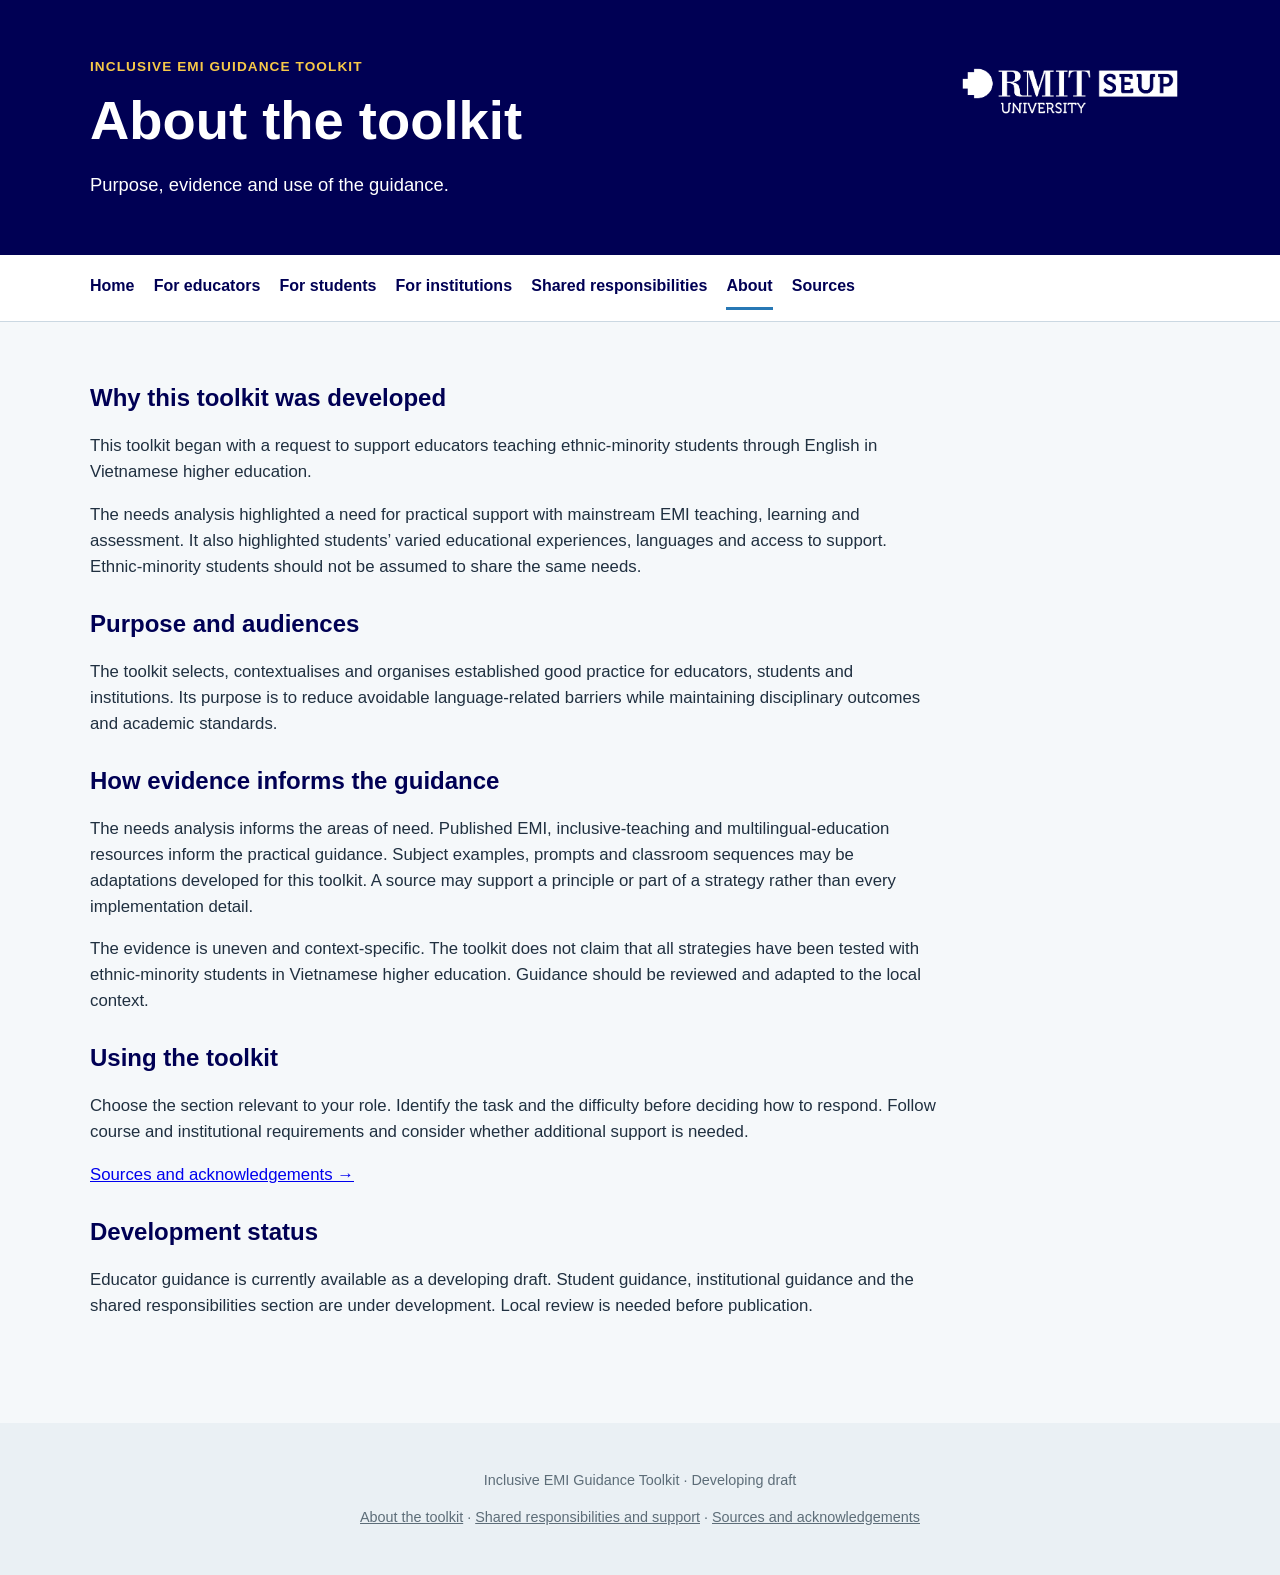
==== about.html @ dfeb3c47 "Add files via upload Add homepage and audience sections." ====
<!DOCTYPE html>
<html lang="en"><head><meta charset="UTF-8"><meta name="viewport" content="width=device-width, initial-scale=1"><title>About the toolkit | Inclusive EMI Guidance Toolkit</title><meta name="description" content="Purpose, evidence and use of the guidance."><link rel="stylesheet" href="style.css"><link rel="stylesheet" href="navigation.css"></head>
<body><a class="skip-link" href="#main-content">Skip to content</a><header class="site-header"><div class="container"><div class="header-logo"><img src="images/seup-logo.png" alt="RMIT University — School of English &amp; University Pathways"></div><p class="eyebrow">Inclusive EMI Guidance Toolkit</p><h1>About the toolkit</h1><p class="intro-text">Purpose, evidence and use of the guidance.</p></div></header><nav class="toolkit-nav" aria-label="Main navigation"><div class="container"><a href="index.html">Home</a><a href="educators.html">For educators</a><a href="students.html">For students</a><a href="institutions.html">For institutions</a><a href="responsibilities.html">Shared responsibilities</a><a href="about.html" aria-current="page">About</a><a href="sources.html">Sources</a></div></nav><main id="main-content" class="container"><section class="landing-intro"><h2>Why this toolkit was developed</h2><p>This toolkit began with a request to support educators teaching ethnic-minority students through English in Vietnamese higher education.</p><p>The needs analysis highlighted a need for practical support with mainstream EMI teaching, learning and assessment. It also highlighted students’ varied educational experiences, languages and access to support. Ethnic-minority students should not be assumed to share the same needs.</p><h2>Purpose and audiences</h2><p>The toolkit selects, contextualises and organises established good practice for educators, students and institutions. Its purpose is to reduce avoidable language-related barriers while maintaining disciplinary outcomes and academic standards.</p><h2>How evidence informs the guidance</h2><p>The needs analysis informs the areas of need. Published EMI, inclusive-teaching and multilingual-education resources inform the practical guidance. Subject examples, prompts and classroom sequences may be adaptations developed for this toolkit. A source may support a principle or part of a strategy rather than every implementation detail.</p><p>The evidence is uneven and context-specific. The toolkit does not claim that all strategies have been tested with ethnic-minority students in Vietnamese higher education. Guidance should be reviewed and adapted to the local context.</p><h2>Using the toolkit</h2><p>Choose the section relevant to your role. Identify the task and the difficulty before deciding how to respond. Follow course and institutional requirements and consider whether additional support is needed.</p><p><a href="sources.html">Sources and acknowledgements →</a></p><h2>Development status</h2><p>Educator guidance is currently available as a developing draft. Student guidance, institutional guidance and the shared responsibilities section are under development. Local review is needed before publication.</p></section></main><footer class="site-footer"><div class="container"><p>Inclusive EMI Guidance Toolkit · Developing draft</p><p><a href="about.html">About the toolkit</a> · <a href="responsibilities.html">Shared responsibilities and support</a> · <a href="sources.html">Sources and acknowledgements</a></p></div></footer></body></html>
---- style.css ----
:root {
  --navy: #000054;
  --blue: #2878b5;
  --dark-blue: #1d527d;
  --light-blue: #eaf5fb;
  --yellow: #f7c948;
  --cream: #fffaf0;
  --white: #ffffff;
  --text: #203040;
  --muted: #5d6d78;
  --border: #cbd8e2;
  --background: #f5f8fa;
  --green: #e9f6ed;
}

* {
  box-sizing: border-box;
}

html {
  scroll-behavior: smooth;
}

body {
  margin: 0;
  color: var(--text);
  background: var(--background);
  font-family: Arial, Helvetica, sans-serif;
  line-height: 1.55;
}

.site-header {
  padding: 3.5rem 1.5rem;
  color: var(--white);
  background: var(--navy);
}

.container {
  width: min(1100px, 92%);
  margin: 0 auto;
}

.eyebrow {
  margin: 0 0 0.6rem;
  color: var(--yellow);
  font-size: 0.85rem;
  font-weight: bold;
  letter-spacing: 0.08em;
  text-transform: uppercase;
}

h1,
h2,
h3,
h4 {
  line-height: 1.25;
}

h1 {
  max-width: 850px;
  margin: 0 0 1rem;
  font-size: clamp(2rem, 5vw, 3.4rem);
}

.site-header .intro-text {
  max-width: 760px;
  margin: 0;
  font-size: 1.15rem;
}

main {
  padding: 2rem 0 4rem;
}

.welcome-panel {
  padding: 1.5rem;
  margin-bottom: 2rem;
  border-left: 5px solid var(--yellow);
  border-radius: 8px;
  background: var(--cream);
}

.welcome-panel h2 {
  margin-top: 0;
  color: var(--navy);
}

.draft-notice {
  margin-bottom: 0;
  color: #765900;
  font-size: 0.95rem;
  font-style: italic;
}

.search-section {
  padding: 1.5rem;
  margin-bottom: 2rem;
  border-radius: 12px;
  background: var(--white);
  box-shadow: 0 2px 8px #0000000d;
}

.search-section h2 {
  margin-top: 0;
  color: var(--navy);
}

.search-section label {
  display: block;
  margin-bottom: 0.4rem;
  font-weight: bold;
}

#search-input {
  width: 100%;
  padding: 0.85rem 1rem;
  border: 1px solid var(--border);
  border-radius: 7px;
  color: var(--text);
  background: var(--white);
  font: inherit;
}

#search-input:focus {
  outline: 3px solid var(--yellow);
  outline-offset: 2px;
}

.section-heading {
  margin-bottom: 1rem;
}

.section-heading h2 {
  margin-bottom: 0.35rem;
  color: var(--navy);
}

#results-count {
  margin-top: 0;
  color: var(--muted);
}

.difficulty-list {
  display: grid;
  gap: 1rem;
}

.difficulty-card {
  overflow: hidden;
  border: 1px solid var(--border);
  border-radius: 12px;
  background: var(--white);
  box-shadow: 0 2px 8px #0000000d;
}

.difficulty-button {
  display: flex;
  width: 100%;
  align-items: center;
  justify-content: space-between;
  gap: 1rem;
  padding: 1.25rem;
  border: 0;
  color: var(--text);
  background: var(--white);
  cursor: pointer;
  font: inherit;
  text-align: left;
}

.difficulty-button:hover,
.difficulty-button:focus {
  background: var(--light-blue);
}

.difficulty-button strong {
  display: block;
  font-size: 1.15rem;
}

.area-code,
.strategy-code {
  display: block;
  margin-bottom: 0.25rem;
  color: var(--blue);
  font-size: 0.85rem;
  font-weight: bold;
}

.arrow {
  color: var(--blue);
  font-size: 1.8rem;
}

.difficulty-content {
  padding: 0 1.25rem 1.5rem;
  border-top: 1px solid var(--border);
}

.status {
  display: inline-block;
  padding: 0.3rem 0.6rem;
  border-radius: 5px;
  color: #765900;
  background: #fff8d9;
  font-size: 0.85rem;
}

.strategy-list {
  display: grid;
  gap: 0.7rem;
  margin-top: 1.2rem;
}

.strategy-button {
  display: grid;
  grid-template-columns: 80px 1fr 20px;
  width: 100%;
  align-items: center;
  gap: 0.8rem;
  padding: 1rem;
  border: 1px solid var(--border);
  border-left: 5px solid var(--yellow);
  border-radius: 8px;
  color: var(--text);
  background: #fbfdfe;
  cursor: pointer;
  font: inherit;
  text-align: left;
}

.strategy-button:hover,
.strategy-button:focus {
  border-color: var(--blue);
  background: var(--light-blue);
}

.strategy-button strong {
  display: block;
  margin-bottom: 0.2rem;
}

.strategy-button small {
  display: block;
  color: var(--muted);
  line-height: 1.4;
}

.strategy-button > span:last-child {
  color: var(--blue);
  font-size: 1.5rem;
}

.detail-panel {
  padding: 2rem;
  margin-top: 2rem;
  border-radius: 12px;
  background: var(--white);
  box-shadow: 0 4px 16px #0002;
}

.detail-panel h2 {
  margin-top: 0;
  color: var(--navy);
}

.detail-panel h3 {
  margin-top: 1.6rem;
  color: var(--blue);
}

.detail-area {
  color: var(--muted);
}

.close-button {
  float: right;
  padding: 0.55rem 0.8rem;
  border: 1px solid var(--border);
  border-radius: 6px;
  color: var(--text);
  background: var(--white);
  cursor: pointer;
  font: inherit;
}

.close-button:hover,
.close-button:focus {
  color: var(--white);
  background: var(--navy);
}

.example-box {
  padding: 1rem 1.2rem;
  border-left: 5px solid var(--yellow);
  border-radius: 8px;
  background: var(--light-blue);
}

.example-box p:last-child {
  margin-bottom: 0;
}

.sources {
  padding: 1rem 1.2rem 1rem 2rem;
  border-radius: 8px;
  background: #f1f4f6;
}

.sources a {
  color: var(--blue);
  font-weight: bold;
}

.sources a:hover,
.sources a:focus {
  color: var(--dark-blue);
}

.no-results {
  padding: 1.5rem;
  border-radius: 8px;
  color: var(--muted);
  background: var(--white);
  text-align: center;
}

.site-footer {
  padding: 2rem 0;
  color: var(--muted);
  background: #eaf0f4;
  text-align: center;
  font-size: 0.9rem;
}

/* Keyboard focus styling */
button:focus-visible,
a:focus-visible {
  outline: 3px solid var(--yellow);
  outline-offset: 3px;
}

/* Mobile layout */
@media (max-width: 650px) {
  .site-header {
    padding: 2.5rem 1rem;
  }

  .container {
    width: min(94%, 1100px);
  }

  .strategy-button {
    grid-template-columns: 1fr 20px;
  }

  .strategy-code {
    grid-column: 1 / -1;
  }

  .detail-panel {
    padding: 1.25rem;
  }
}

/* Print layout */
@media print {
  .site-header {
    padding: 1rem;
    color: black;
    background: white;
  }

  .search-section,
  .close-button,
  .site-footer {
    display: none;
  }

  .difficulty-content[hidden] {
    display: block;
  }

  .difficulty-card,
  .detail-panel {
    break-inside: avoid;
    box-shadow: none;
  }
}
.toolkit-group {
  margin-bottom: 16px;
  overflow: hidden;
  border: 1px solid #cbd5e1;
  border-radius: 10px;
  background: #ffffff;
}

.toolkit-group-heading {
  padding: 20px;
  color: #17324d;
  background: #eaf1f6;
  font-size: 1.15rem;
  font-weight: 700;
  line-height: 1.4;
  cursor: pointer;
}

.toolkit-group-heading:hover {
  background: #dfeaf2;
}

.toolkit-group-heading:focus-visible {
  outline: 3px solid #2563eb;
  outline-offset: -3px;
}

.toolkit-group-content {
  padding: 16px;
}

.toolkit-group-content .difficulty-card {
  margin-bottom: 12px;
}

.toolkit-group-content .difficulty-card:last-child {
  margin-bottom: 0;
}
.example-box p {
  white-space: pre-line;
}
.back-link {
  margin-top: 1.5rem;
}

.back-link a {
  display: inline-block;
  padding: 0.6rem 0.9rem;
  border: 1px solid var(--border);
  border-radius: 6px;
  color: var(--navy);
  background: var(--light-blue);
  font-weight: bold;
  text-decoration: none;
}

.back-link a:hover {
  background: #dceef8;
}

#areas-heading {
  scroll-margin-top: 1.5rem;
}

@media print {
  .back-link {
    display: none;
  }
}
.sources {
  list-style: none;
  padding: 0;
  background: transparent;
}

.sources li {
  margin-bottom: 1rem;
  padding-left: 1rem;
  border-left: 3px solid var(--border);
}

.sources a {
  font-weight: normal;
  text-decoration: underline;
  text-underline-offset: 3px;
}

.source-locator {
  display: block;
  margin-top: 0.3rem;
  color: var(--muted);
  font-size: 0.9rem;
}
/* Logo at the top right of the banner */
.site-header > .container {
  display: flow-root;
}

.header-logo {
  float: right;
  width: 240px;
  max-width: 100%;
  margin: 0 0 1.5rem 2rem;
  padding: 0;
  background: transparent;
}

.header-logo img {
  display: block;
  width: 100%;
  max-width: 240px;
  height: auto;
}

/* Logo above the title on smaller screens */
@media (max-width: 650px) {
  .header-logo {
    float: none;
    width: 200px;
    margin: 0 0 1.5rem auto;
  }
}
.toolkit-overview {
  margin-bottom: 2rem;
}

.toolkit-overview h2 {
  color: var(--navy);
}

.overview-map {
  display: grid;
  grid-template-columns: repeat(2, minmax(0, 1fr));
  gap: 1rem;
}

.overview-panel {
  padding: 1.25rem;
  border: 1px solid var(--border);
  border-top: 5px solid var(--navy);
  border-radius: 10px;
  background: white;
}

.overview-panel:nth-child(2) {
  border-top-color: #2878b5;
}

.overview-panel:nth-child(3) {
  border-top-color: #a47700;
}

.overview-panel:nth-child(4) {
  border-top-color: #28734a;
}

.overview-panel h3 {
  margin: 0 0 1rem;
  color: var(--navy);
  font-size: 1.1rem;
}

.overview-links {
  display: grid;
  gap: 0.5rem;
}

.overview-link {
  display: block;
  width: 100%;
  padding: 0.6rem 0.75rem;
  border: 1px solid var(--border);
  border-radius: 6px;
  color: var(--navy);
  background: var(--background);
  font: inherit;
  text-align: left;
  cursor: pointer;
}

.overview-link:hover {
  background: var(--light-blue);
  border-color: var(--navy);
}

@media (max-width: 650px) {
  .overview-map {
    grid-template-columns: 1fr;
  }
}
/* D01 teaching reflection pilot */
.reflection {
  margin-top: 1.5rem;
  border: 1px solid var(--border);
  border-radius: 8px;
  background: var(--cream);
}

.reflection > summary {
  padding: 1rem;
  color: var(--navy);
  font-weight: bold;
  cursor: pointer;
}

.reflection > summary:focus-visible {
  outline: 3px solid var(--yellow);
  outline-offset: 2px;
}

.reflection-body {
  padding: 0 1rem 1rem;
}

.reflection-body h3 {
  margin-top: 1.5rem;
  color: var(--navy);
}

.reflection-body label {
  display: block;
  margin-top: 1rem;
  font-weight: bold;
}

.reflection-note {
  margin: 0.35rem 0 0.6rem;
  color: var(--muted);
  font-size: 0.9rem;
}

.reflection-body textarea,
.reflection-body select {
  display: block;
  width: 100%;
  padding: 0.75rem;
  border: 1px solid var(--border);
  border-radius: 6px;
  color: var(--text);
  background: white;
  font: inherit;
}

.reflection-body textarea {
  resize: vertical;
}

.reflection-body textarea:focus,
.reflection-body select:focus {
  outline: 3px solid var(--yellow);
  outline-offset: 2px;
}

.reflection-actions {
  display: flex;
  flex-wrap: wrap;
  gap: 0.75rem;
  margin: 1.25rem 0;
}

.reflection-actions button {
  padding: 0.7rem 1rem;
  border: 1px solid var(--navy);
  border-radius: 6px;
  color: var(--navy);
  background: white;
  font: inherit;
  cursor: pointer;
}

.reflection-actions button:first-child {
  color: white;
  background: var(--navy);
}
.reflection > summary {
  display: flex;
  align-items: center;
  justify-content: space-between;
  gap: 1rem;
  padding: 1rem 1.25rem;
  border-radius: 8px;
  color: white;
  background: var(--navy);
  font-size: 1.05rem;
  font-weight: bold;
  list-style: none;
  cursor: pointer;
}

.reflection > summary::-webkit-details-marker {
  display: none;
}

.reflection > summary::after {
  content: "+";
  flex-shrink: 0;
  font-size: 1.6rem;
  line-height: 1;
}

.reflection[open] > summary::after {
  content: "−";
}

.reflection[open] > summary {
  border-radius: 8px 8px 0 0;
}

.reflection > summary:hover {
  background: #24247a;
}
---- navigation.css ----
/* Shared audience navigation and landing pages. Existing educator styles remain in style.css. */
.skip-link{position:absolute;left:1rem;top:-6rem;z-index:100;background:white;color:var(--navy);padding:1rem}.skip-link:focus{top:1rem}
a:focus-visible,button:focus-visible,input:focus-visible{outline:3px solid var(--blue);outline-offset:4px}
.toolkit-nav{background:white;border-bottom:1px solid var(--border)}.toolkit-nav .container{display:flex;flex-wrap:wrap;gap:.25rem 1.2rem;padding:.7rem 0}.toolkit-nav a{padding:.5rem 0;color:var(--navy);text-decoration:none;font-weight:600}.toolkit-nav a:hover{text-decoration:underline}.toolkit-nav a[aria-current=page]{border-bottom:3px solid var(--blue)}
.landing-intro{max-width:850px;margin-bottom:2.5rem}.landing-intro h2{color:var(--navy);margin-top:1.8rem}.landing-intro>p{font-size:1.05rem}.audience-grid{display:grid;grid-template-columns:repeat(3,minmax(0,1fr));gap:1.3rem;margin:1.5rem 0 2.5rem}.audience-card{display:flex;flex-direction:column;align-items:flex-start;background:white;border:1px solid var(--border);border-top:5px solid var(--blue);border-radius:10px;padding:1.5rem}.audience-card h3{font-size:1.5rem;color:var(--navy);margin:1rem 0 .4rem}.audience-card p{margin-bottom:1.8rem}.audience-link{margin-top:auto;font-weight:bold;color:var(--dark-blue)}.status-badge{font-size:.8rem;font-weight:bold;background:var(--light-blue);color:var(--navy);border-radius:20px;padding:.25rem .65rem}.support-grid,.topic-grid{display:grid;grid-template-columns:repeat(2,minmax(0,1fr));gap:1.3rem;margin:1.5rem 0 2rem}.landing-panel{padding:1.5rem;border:1px solid var(--border);border-radius:10px;background:white}.landing-panel h2,.landing-panel h3{margin-top:0;color:var(--navy)}.landing-panel a{color:var(--dark-blue);font-weight:bold}.development-notice{padding:1rem 1.3rem;border-left:4px solid var(--yellow);background:var(--cream);margin:1.5rem 0;color:var(--text)}.development-notice p:last-child{margin-bottom:0}.site-footer a{color:inherit}
@media(max-width:760px){.audience-grid,.support-grid,.topic-grid{grid-template-columns:1fr}.site-header{padding:2rem 0}.toolkit-nav .container{gap:.2rem 1rem}.audience-card p{margin-bottom:1rem}}
@media(prefers-reduced-motion:reduce){html{scroll-behavior:auto}}
@media print{.toolkit-nav,.skip-link{display:none}.audience-grid,.support-grid,.topic-grid{display:block}.audience-card,.landing-panel{break-inside:avoid;margin-bottom:1rem}}
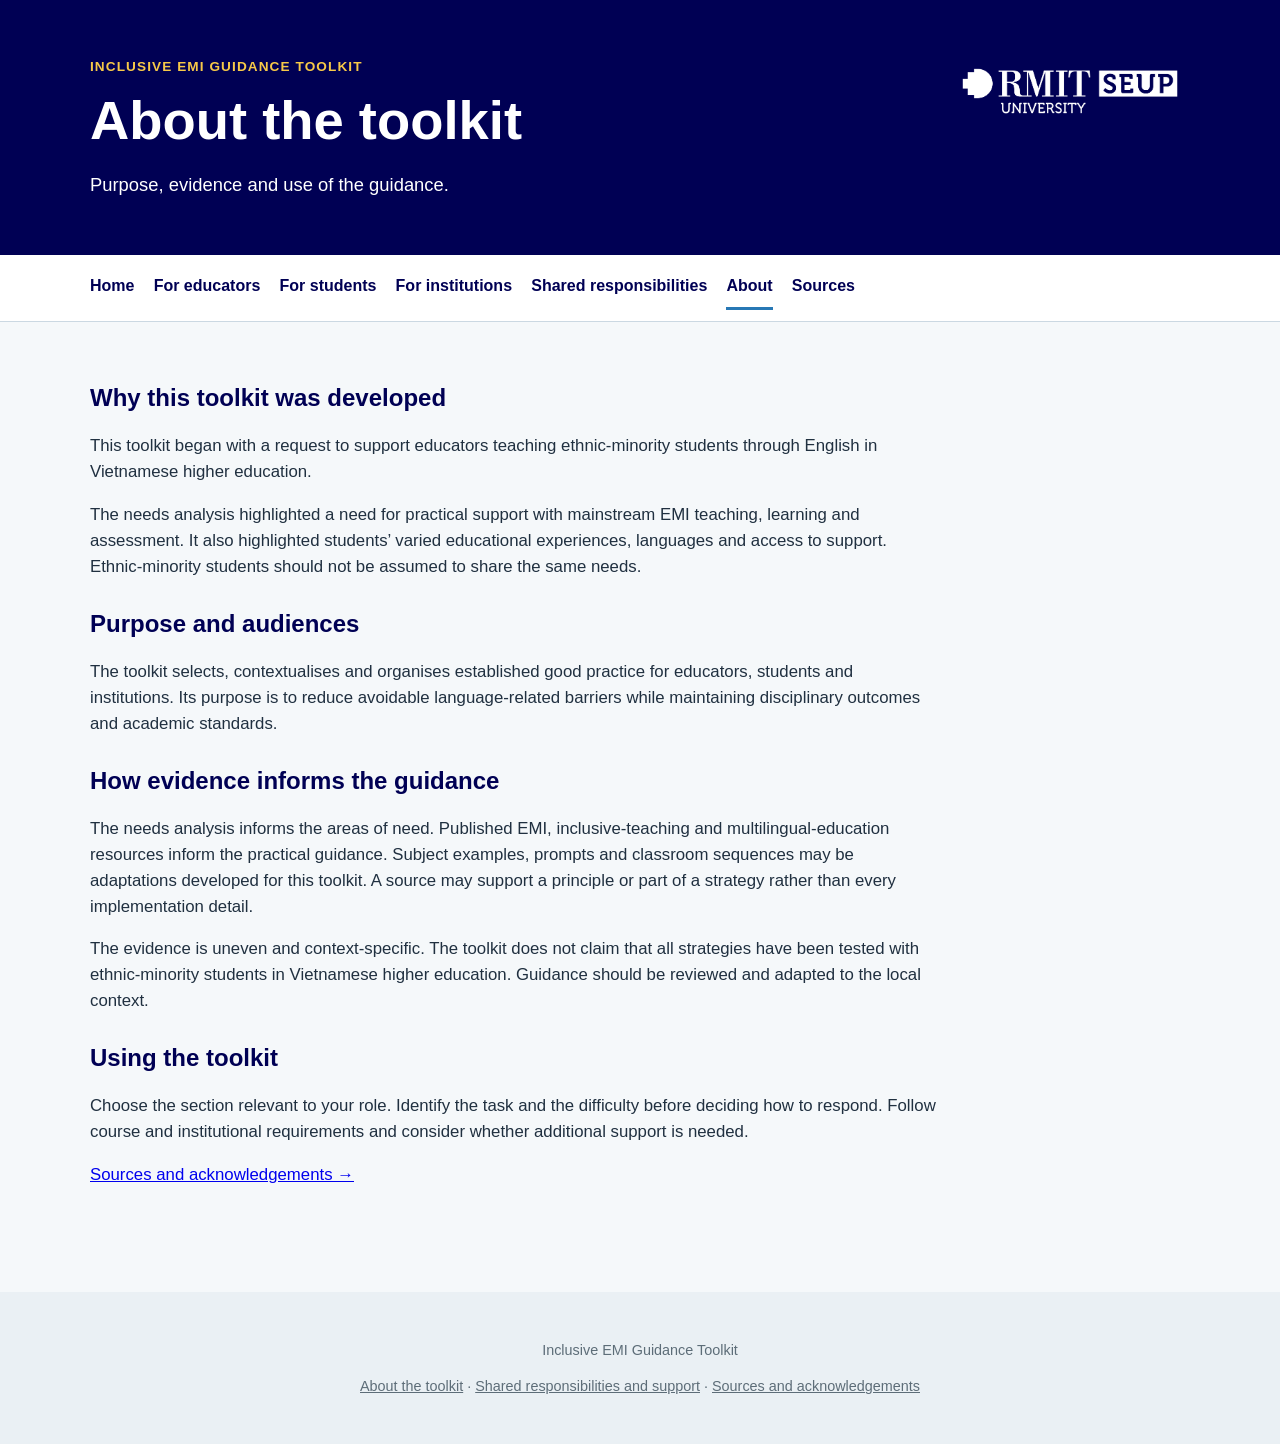
==== commit 53f072dc: "remove draft messaging" ====
--- a/about.html
+++ b/about.html
@@ -1,3 +1,3 @@
 <!DOCTYPE html>
 <html lang="en"><head><meta charset="UTF-8"><meta name="viewport" content="width=device-width, initial-scale=1"><title>About the toolkit | Inclusive EMI Guidance Toolkit</title><meta name="description" content="Purpose, evidence and use of the guidance."><link rel="stylesheet" href="style.css"><link rel="stylesheet" href="navigation.css"></head>
-<body><a class="skip-link" href="#main-content">Skip to content</a><header class="site-header"><div class="container"><div class="header-logo"><img src="images/seup-logo.png" alt="RMIT University — School of English &amp; University Pathways"></div><p class="eyebrow">Inclusive EMI Guidance Toolkit</p><h1>About the toolkit</h1><p class="intro-text">Purpose, evidence and use of the guidance.</p></div></header><nav class="toolkit-nav" aria-label="Main navigation"><div class="container"><a href="index.html">Home</a><a href="educators.html">For educators</a><a href="students.html">For students</a><a href="institutions.html">For institutions</a><a href="responsibilities.html">Shared responsibilities</a><a href="about.html" aria-current="page">About</a><a href="sources.html">Sources</a></div></nav><main id="main-content" class="container"><section class="landing-intro"><h2>Why this toolkit was developed</h2><p>This toolkit began with a request to support educators teaching ethnic-minority students through English in Vietnamese higher education.</p><p>The needs analysis highlighted a need for practical support with mainstream EMI teaching, learning and assessment. It also highlighted students’ varied educational experiences, languages and access to support. Ethnic-minority students should not be assumed to share the same needs.</p><h2>Purpose and audiences</h2><p>The toolkit selects, contextualises and organises established good practice for educators, students and institutions. Its purpose is to reduce avoidable language-related barriers while maintaining disciplinary outcomes and academic standards.</p><h2>How evidence informs the guidance</h2><p>The needs analysis informs the areas of need. Published EMI, inclusive-teaching and multilingual-education resources inform the practical guidance. Subject examples, prompts and classroom sequences may be adaptations developed for this toolkit. A source may support a principle or part of a strategy rather than every implementation detail.</p><p>The evidence is uneven and context-specific. The toolkit does not claim that all strategies have been tested with ethnic-minority students in Vietnamese higher education. Guidance should be reviewed and adapted to the local context.</p><h2>Using the toolkit</h2><p>Choose the section relevant to your role. Identify the task and the difficulty before deciding how to respond. Follow course and institutional requirements and consider whether additional support is needed.</p><p><a href="sources.html">Sources and acknowledgements →</a></p><h2>Development status</h2><p>Educator guidance is currently available as a developing draft. Student guidance, institutional guidance and the shared responsibilities section are under development. Local review is needed before publication.</p></section></main><footer class="site-footer"><div class="container"><p>Inclusive EMI Guidance Toolkit · Developing draft</p><p><a href="about.html">About the toolkit</a> · <a href="responsibilities.html">Shared responsibilities and support</a> · <a href="sources.html">Sources and acknowledgements</a></p></div></footer></body></html>+<body><a class="skip-link" href="#main-content">Skip to content</a><header class="site-header"><div class="container"><div class="header-logo"><img src="images/seup-logo.png" alt="RMIT University — School of English &amp; University Pathways"></div><p class="eyebrow">Inclusive EMI Guidance Toolkit</p><h1>About the toolkit</h1><p class="intro-text">Purpose, evidence and use of the guidance.</p></div></header><nav class="toolkit-nav" aria-label="Main navigation"><div class="container"><a href="index.html">Home</a><a href="educators.html">For educators</a><a href="students.html">For students</a><a href="institutions.html">For institutions</a><a href="responsibilities.html">Shared responsibilities</a><a href="about.html" aria-current="page">About</a><a href="sources.html">Sources</a></div></nav><main id="main-content" class="container"><section class="landing-intro"><h2>Why this toolkit was developed</h2><p>This toolkit began with a request to support educators teaching ethnic-minority students through English in Vietnamese higher education.</p><p>The needs analysis highlighted a need for practical support with mainstream EMI teaching, learning and assessment. It also highlighted students’ varied educational experiences, languages and access to support. Ethnic-minority students should not be assumed to share the same needs.</p><h2>Purpose and audiences</h2><p>The toolkit selects, contextualises and organises established good practice for educators, students and institutions. Its purpose is to reduce avoidable language-related barriers while maintaining disciplinary outcomes and academic standards.</p><h2>How evidence informs the guidance</h2><p>The needs analysis informs the areas of need. Published EMI, inclusive-teaching and multilingual-education resources inform the practical guidance. Subject examples, prompts and classroom sequences may be adaptations developed for this toolkit. A source may support a principle or part of a strategy rather than every implementation detail.</p><p>The evidence is uneven and context-specific. The toolkit does not claim that all strategies have been tested with ethnic-minority students in Vietnamese higher education. Guidance should be reviewed and adapted to the local context.</p><h2>Using the toolkit</h2><p>Choose the section relevant to your role. Identify the task and the difficulty before deciding how to respond. Follow course and institutional requirements and consider whether additional support is needed.</p><p><a href="sources.html">Sources and acknowledgements →</a></p></section></main><footer class="site-footer"><div class="container"><p>Inclusive EMI Guidance Toolkit</p><p><a href="about.html">About the toolkit</a> · <a href="responsibilities.html">Shared responsibilities and support</a> · <a href="sources.html">Sources and acknowledgements</a></p></div></footer></body></html>
